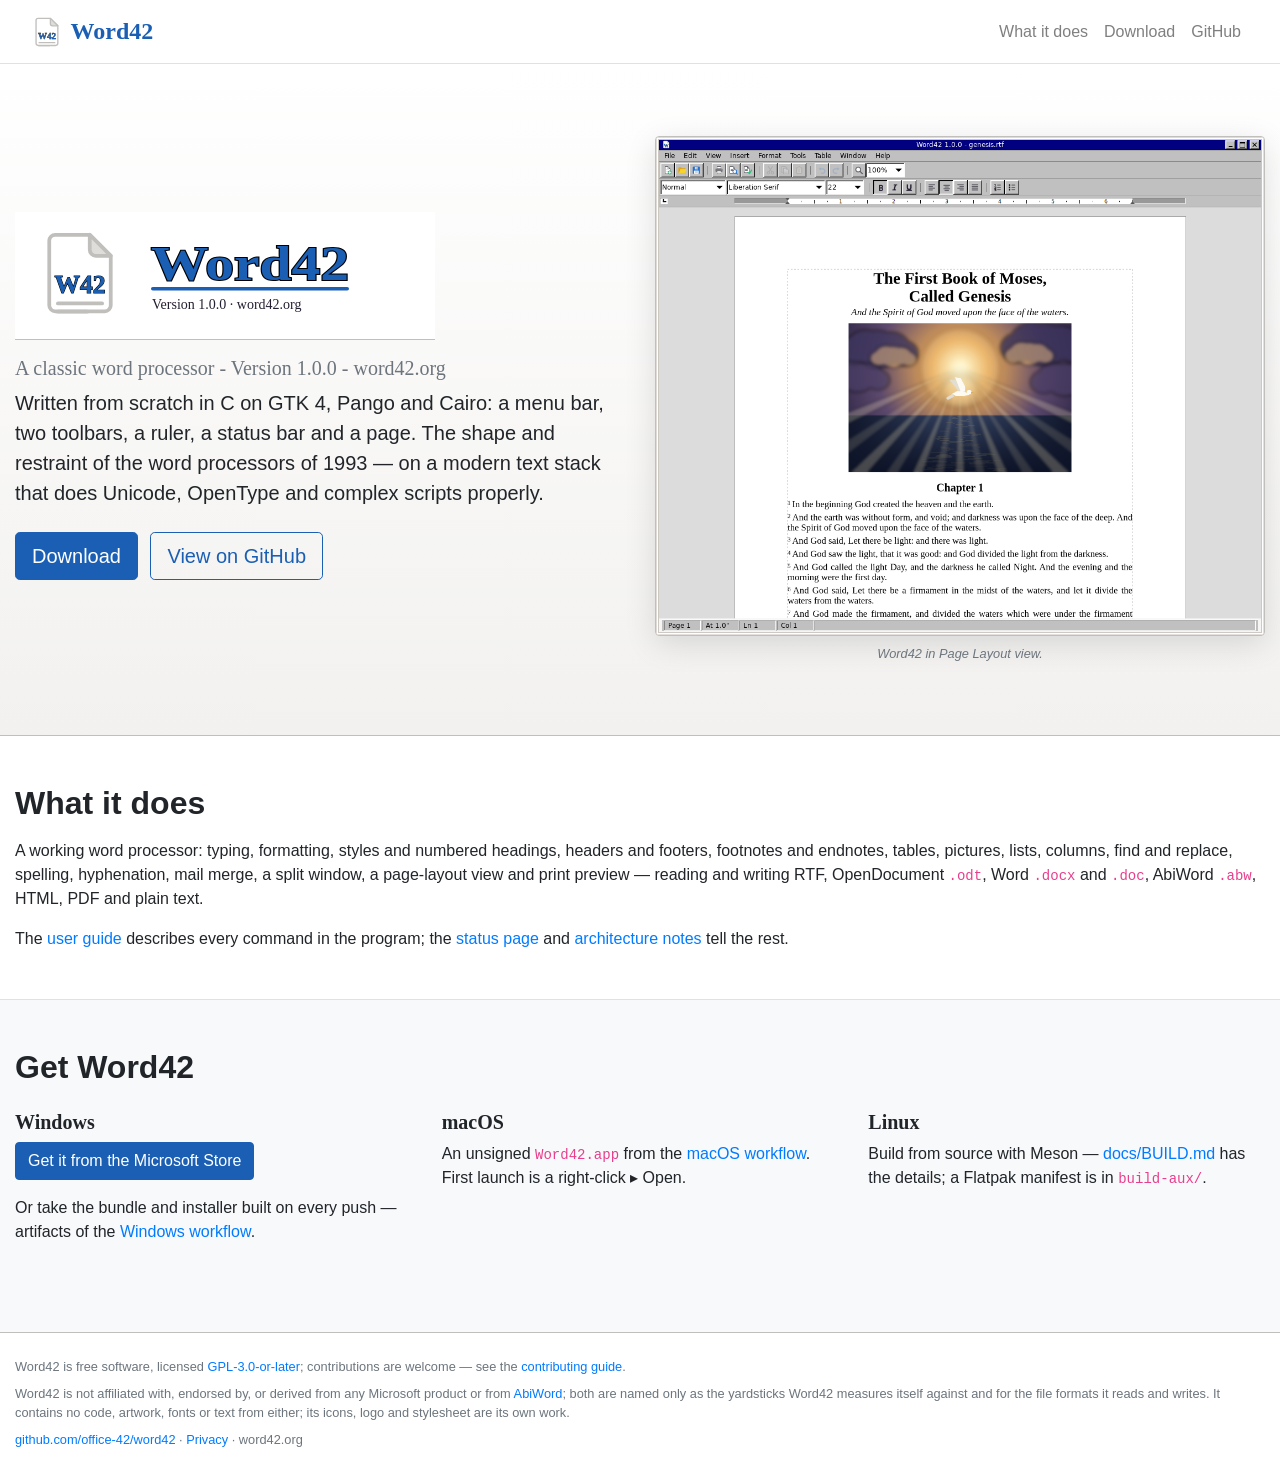
==== index.html @ 8d7179e8 "Windows downloads from the Microsoft Store The Windows card on the download section pointed only at " ====
<!DOCTYPE html>
<html lang="en">
<head>
<meta charset="utf-8">
<meta name="viewport" content="width=device-width, initial-scale=1, shrink-to-fit=no">
<title>Word42 — a classic word processor</title>
<meta name="description" content="Word42 is a classic word processor, written from scratch in C on GTK 4, Pango and Cairo: the shape and restraint of the word processors of 1993 on a modern text stack. Free software, GPL-3.0-or-later.">
<link rel="icon" type="image/svg+xml" href="images/icon.svg">
<link rel="stylesheet" href="https://cdn.jsdelivr.net/npm/bootstrap@4.6.2/dist/css/bootstrap.min.css">
<style>
  :root {
    --w42-blue: #1a5fb4;
    --w42-rule: #c0bfbc;
  }
  @media (min-width: 1200px) {
    .container { max-width: 1320px; }
  }
  .font-serif {
    font-family: 'Times New Roman', 'Liberation Serif', Tinos, Times, serif;
  }
  .text-w42 { color: var(--w42-blue) !important; }
  .btn-w42 {
    background-color: var(--w42-blue);
    border-color: var(--w42-blue);
    color: #fff;
  }
  .btn-w42:hover, .btn-w42:focus {
    background-color: #164f96;
    border-color: #164f96;
    color: #fff;
  }
  .btn-outline-w42 {
    border-color: var(--w42-blue);
    color: var(--w42-blue);
  }
  .btn-outline-w42:hover, .btn-outline-w42:focus {
    background-color: var(--w42-blue);
    color: #fff;
  }
  .hero {
    background: linear-gradient(180deg, #ffffff 0%, #f2f1ef 100%);
    border-bottom: 1px solid var(--w42-rule);
  }
  .hero h1 { font-weight: 700; color: var(--w42-blue); }
  .screenshot {
    border: 1px solid var(--w42-rule);
    border-radius: .25rem;
    box-shadow: 0 .5rem 2rem rgba(0,0,0,.12);
  }
  h2 { font-weight: 700; }
  footer { border-top: 1px solid var(--w42-rule); }
</style>
</head>
<body>

<nav class="navbar navbar-expand-md navbar-light bg-white border-bottom sticky-top">
  <div class="container">
    <a class="navbar-brand font-serif font-weight-bold text-w42" href="#" style="font-size:1.5rem;">
      <img src="images/icon.svg" width="34" height="34" alt="" style="vertical-align:middle;">
      Word42
    </a>
    <button class="navbar-toggler" type="button" data-toggle="collapse" data-target="#navContent"
            aria-controls="navContent" aria-expanded="false" aria-label="Toggle navigation">
      <span class="navbar-toggler-icon"></span>
    </button>
    <div class="collapse navbar-collapse" id="navContent">
      <ul class="navbar-nav ml-auto">
        <li class="nav-item"><a class="nav-link" href="#about">What it does</a></li>
        <li class="nav-item"><a class="nav-link" href="#download">Download</a></li>
        <li class="nav-item"><a class="nav-link" href="https://github.com/office-42/word42">GitHub</a></li>
      </ul>
    </div>
  </div>
</nav>

<header class="hero py-5">
  <div class="container py-4">
    <div class="row align-items-center">
      <div class="col-lg-6 mb-4 mb-lg-0">
        <h1 class="mb-3">
          <img src="images/logo.svg" width="420" height="128" class="img-fluid"
               alt="The Word42 logo: a sheet of paper marked W42, beside the name in blue underlined serif">
        </h1>
        <p class="font-serif h5 text-muted">A classic word processor - Version 1.0.0 - word42.org</p>
        <p class="lead">Written from scratch in C on GTK&nbsp;4, Pango and Cairo: a menu bar, two
        toolbars, a ruler, a status bar and a page. The shape and restraint of the word
        processors of 1993 — on a modern text stack that does Unicode, OpenType and complex
        scripts properly.</p>
        <p class="mt-4 mb-0">
          <a class="btn btn-w42 btn-lg mr-2 mb-2" href="#download">Download</a>
          <a class="btn btn-outline-w42 btn-lg mb-2" href="https://github.com/office-42/word42">View on GitHub</a>
        </p>
      </div>
      <div class="col-lg-6">
        <img src="images/screenshot.png" class="img-fluid screenshot"
             alt="Word42 in Page Layout view: the opening of Genesis set as justified verses with superscript numbers under a centred title and a picture of light breaking over the waters, a dove descending">
        <p class="text-muted small text-center mt-2 mb-0"><em>Word42 in Page Layout view.</em></p>
      </div>
    </div>
  </div>
</header>

<section id="about" class="py-5">
  <div class="container">
    <h2 class="mb-3">What it does</h2>
    <p>A working word processor: typing, formatting, styles and numbered headings, headers and
    footers, footnotes and endnotes, tables, pictures, lists, columns, find and replace,
    spelling, hyphenation, mail merge, a split window, a page-layout view and print preview —
    reading and writing RTF, OpenDocument <code>.odt</code>, Word <code>.docx</code> and
    <code>.doc</code>, AbiWord <code>.abw</code>, HTML, PDF and plain text.</p>
    <p class="mb-0">The <a href="https://github.com/office-42/word42/blob/main/docs/GUIDE.md">user guide</a>
    describes every command in the program; the
    <a href="https://github.com/office-42/word42/blob/main/docs/STATUS.md">status page</a> and
    <a href="https://github.com/office-42/word42/blob/main/docs/ARCHITECTURE.md">architecture notes</a>
    tell the rest.</p>
  </div>
</section>

<section id="download" class="py-5 bg-light border-top">
  <div class="container">
    <h2 class="mb-4">Get Word42</h2>
    <div class="row">
      <div class="col-md-4 mb-4">
        <h5 class="font-serif font-weight-bold">Windows</h5>
        <p><a class="btn btn-w42" href="https://apps.microsoft.com/detail/9NKG7V7CRX06">Get it from the Microsoft&nbsp;Store</a></p>
        <p>Or take the bundle and installer built on every push — artifacts of the
        <a href="https://github.com/office-42/word42/actions/workflows/windows.yml">Windows workflow</a>.</p>
      </div>
      <div class="col-md-4 mb-4">
        <h5 class="font-serif font-weight-bold">macOS</h5>
        <p>An unsigned <code>Word42.app</code> from the
        <a href="https://github.com/office-42/word42/actions/workflows/macos.yml">macOS workflow</a>.
        First launch is a right-click&nbsp;▸&nbsp;Open.</p>
      </div>
      <div class="col-md-4 mb-4">
        <h5 class="font-serif font-weight-bold">Linux</h5>
        <p>Build from source with Meson —
        <a href="https://github.com/office-42/word42/blob/main/docs/BUILD.md">docs/BUILD.md</a>
        has the details; a Flatpak manifest is in <code>build-aux/</code>.</p>
      </div>
    </div>
  </div>
</section>

<footer class="py-4 bg-white">
  <div class="container">
    <p class="small text-muted mb-2">Word42 is free software, licensed
    <a href="https://github.com/office-42/word42/blob/main/LICENSE">GPL-3.0-or-later</a>;
    contributions are welcome — see the
    <a href="https://github.com/office-42/word42/blob/main/CONTRIBUTING.md">contributing guide</a>.</p>
    <p class="small text-muted mb-2">Word42 is not affiliated with, endorsed by, or derived from
    any Microsoft product or from <a href="https://github.com/AbiWord/abiword/">AbiWord</a>; both
    are named only as the yardsticks Word42 measures itself against and for the file formats it
    reads and writes. It contains no code, artwork, fonts or text from either; its icons, logo
    and stylesheet are its own work.</p>
    <p class="small text-muted mb-0">
      <a href="https://github.com/office-42/word42">github.com/office-42/word42</a> ·
      <a href="privacy">Privacy</a> · word42.org
    </p>
  </div>
</footer>

<script src="https://cdn.jsdelivr.net/npm/jquery@3.5.1/dist/jquery.slim.min.js"></script>
<script src="https://cdn.jsdelivr.net/npm/bootstrap@4.6.2/dist/js/bootstrap.bundle.min.js"></script>
</body>
</html>
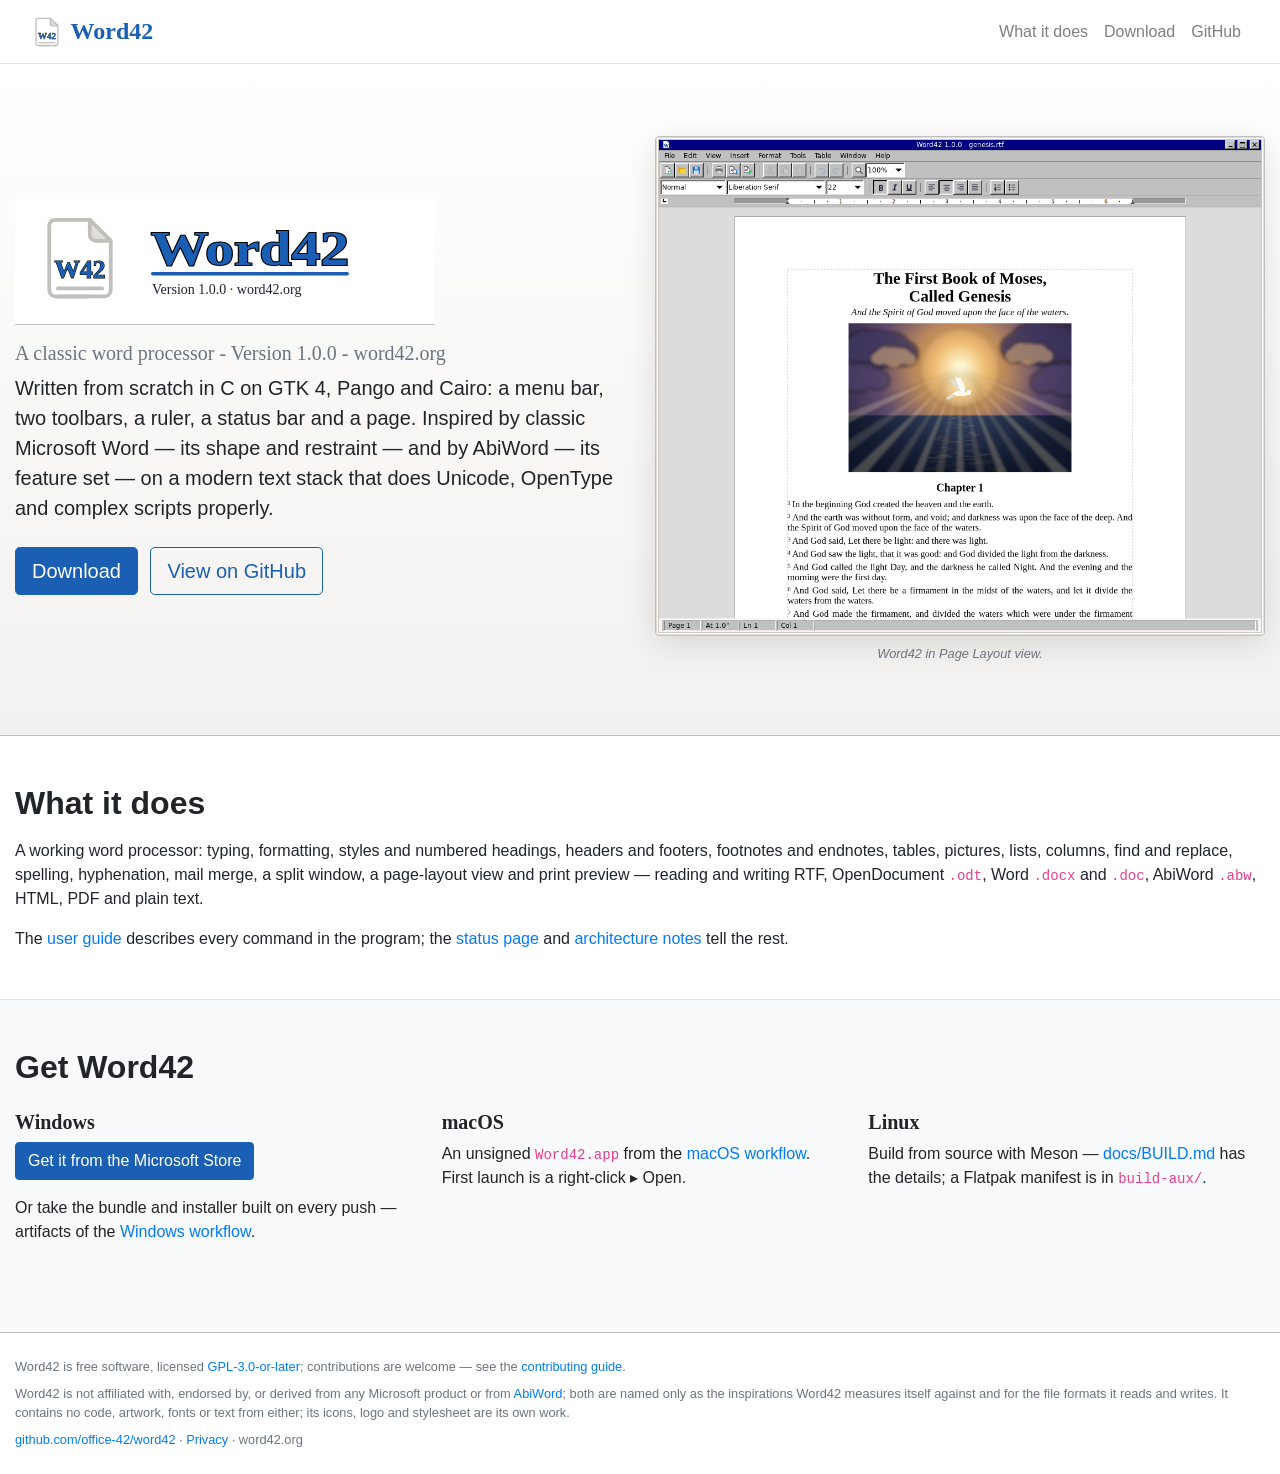
==== commit 56cf8a91: "Name Word and AbiWord as the inspirations, not the year The front page no longer dates the design to" ====
--- a/index.html
+++ b/index.html
@@ -4,7 +4,7 @@
 <meta charset="utf-8">
 <meta name="viewport" content="width=device-width, initial-scale=1, shrink-to-fit=no">
 <title>Word42 — a classic word processor</title>
-<meta name="description" content="Word42 is a classic word processor, written from scratch in C on GTK 4, Pango and Cairo: the shape and restraint of the word processors of 1993 on a modern text stack. Free software, GPL-3.0-or-later.">
+<meta name="description" content="Word42 is a classic word processor, written from scratch in C on GTK 4, Pango and Cairo: inspired by classic Microsoft Word and by AbiWord, on a modern text stack. Free software, GPL-3.0-or-later.">
 <link rel="icon" type="image/svg+xml" href="images/icon.svg">
 <link rel="stylesheet" href="https://cdn.jsdelivr.net/npm/bootstrap@4.6.2/dist/css/bootstrap.min.css">
 <style>
@@ -83,9 +83,9 @@
         </h1>
         <p class="font-serif h5 text-muted">A classic word processor - Version 1.0.0 - word42.org</p>
         <p class="lead">Written from scratch in C on GTK&nbsp;4, Pango and Cairo: a menu bar, two
-        toolbars, a ruler, a status bar and a page. The shape and restraint of the word
-        processors of 1993 — on a modern text stack that does Unicode, OpenType and complex
-        scripts properly.</p>
+        toolbars, a ruler, a status bar and a page. Inspired by classic Microsoft Word — its
+        shape and restraint — and by AbiWord — its feature set — on a modern text stack that
+        does Unicode, OpenType and complex scripts properly.</p>
         <p class="mt-4 mb-0">
           <a class="btn btn-w42 btn-lg mr-2 mb-2" href="#download">Download</a>
           <a class="btn btn-outline-w42 btn-lg mb-2" href="https://github.com/office-42/word42">View on GitHub</a>
@@ -150,7 +150,7 @@
     <a href="https://github.com/office-42/word42/blob/main/CONTRIBUTING.md">contributing guide</a>.</p>
     <p class="small text-muted mb-2">Word42 is not affiliated with, endorsed by, or derived from
     any Microsoft product or from <a href="https://github.com/AbiWord/abiword/">AbiWord</a>; both
-    are named only as the yardsticks Word42 measures itself against and for the file formats it
+    are named only as the inspirations Word42 measures itself against and for the file formats it
     reads and writes. It contains no code, artwork, fonts or text from either; its icons, logo
     and stylesheet are its own work.</p>
     <p class="small text-muted mb-0">
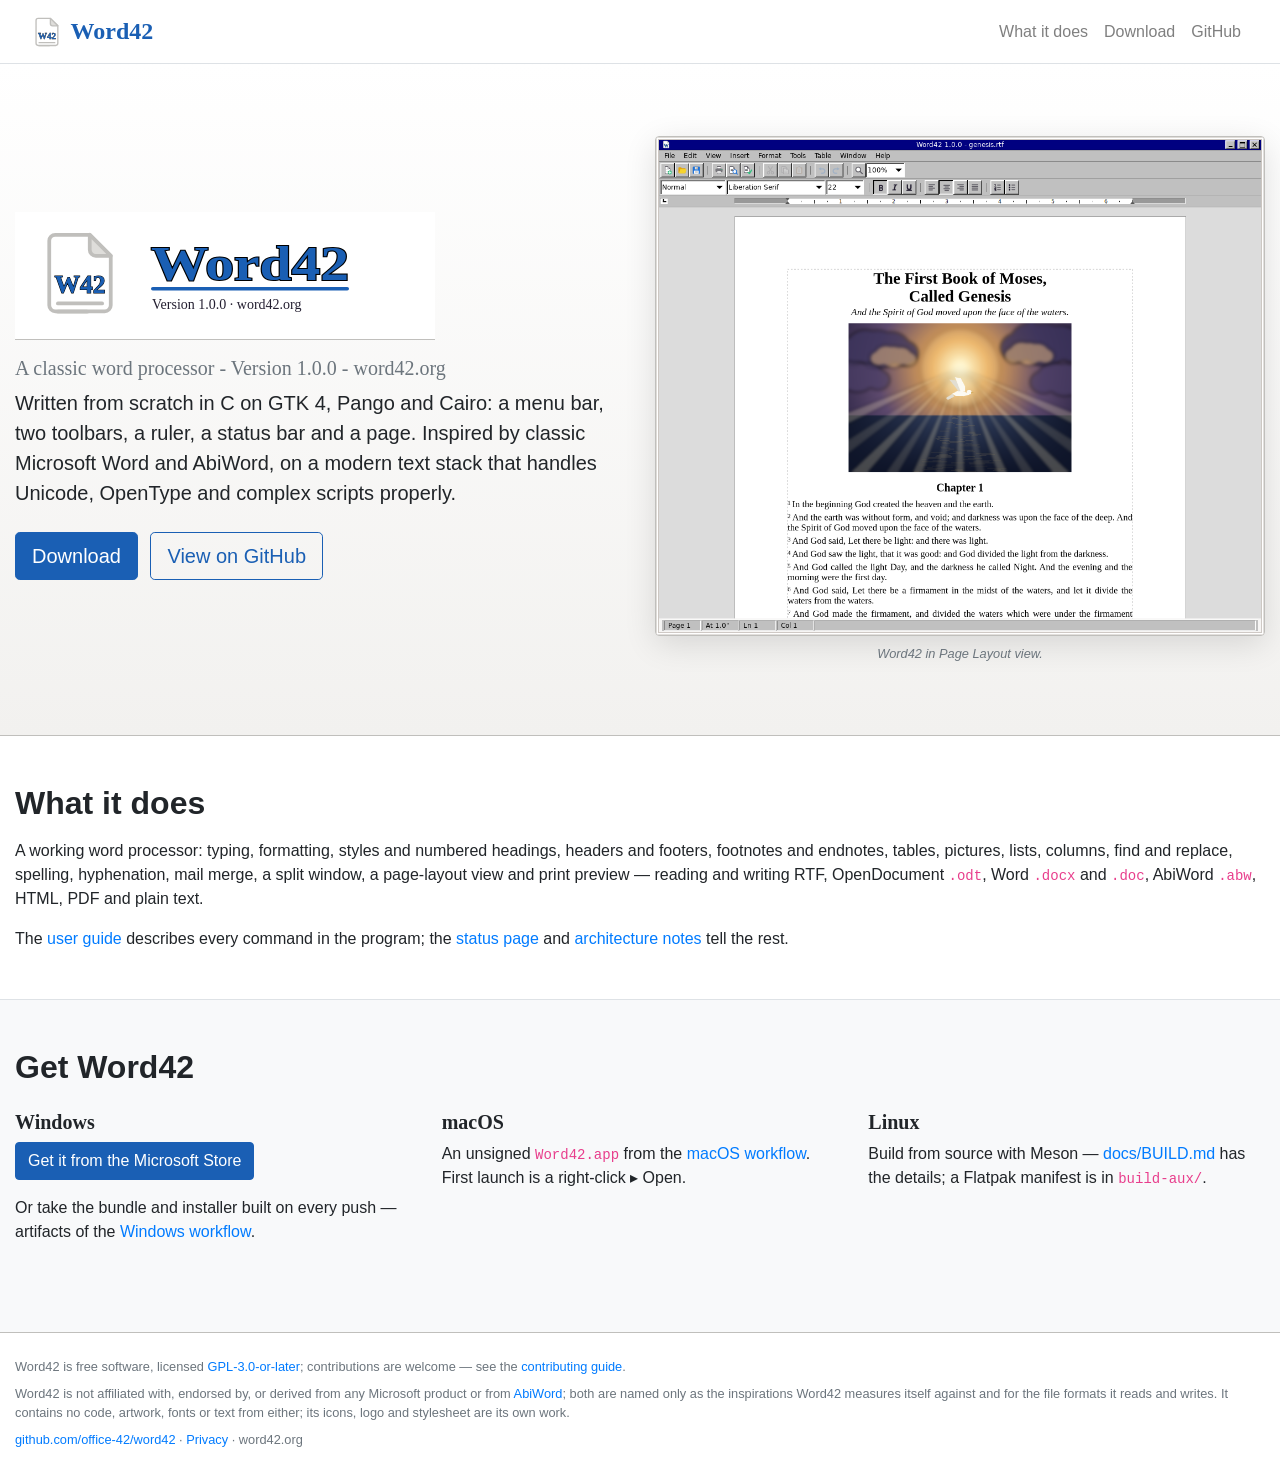
==== commit 00c8e189: "Tighten the hero line Co-Authored-By: Claude Fable 5 <noreply@anthropic.com> Claude-Session: https:/" ====
--- a/index.html
+++ b/index.html
@@ -83,9 +83,9 @@
         </h1>
         <p class="font-serif h5 text-muted">A classic word processor - Version 1.0.0 - word42.org</p>
         <p class="lead">Written from scratch in C on GTK&nbsp;4, Pango and Cairo: a menu bar, two
-        toolbars, a ruler, a status bar and a page. Inspired by classic Microsoft Word — its
-        shape and restraint — and by AbiWord — its feature set — on a modern text stack that
-        does Unicode, OpenType and complex scripts properly.</p>
+        toolbars, a ruler, a status bar and a page. Inspired by classic Microsoft Word and
+        AbiWord, on a modern text stack that handles Unicode, OpenType and complex scripts
+        properly.</p>
         <p class="mt-4 mb-0">
           <a class="btn btn-w42 btn-lg mr-2 mb-2" href="#download">Download</a>
           <a class="btn btn-outline-w42 btn-lg mb-2" href="https://github.com/office-42/word42">View on GitHub</a>
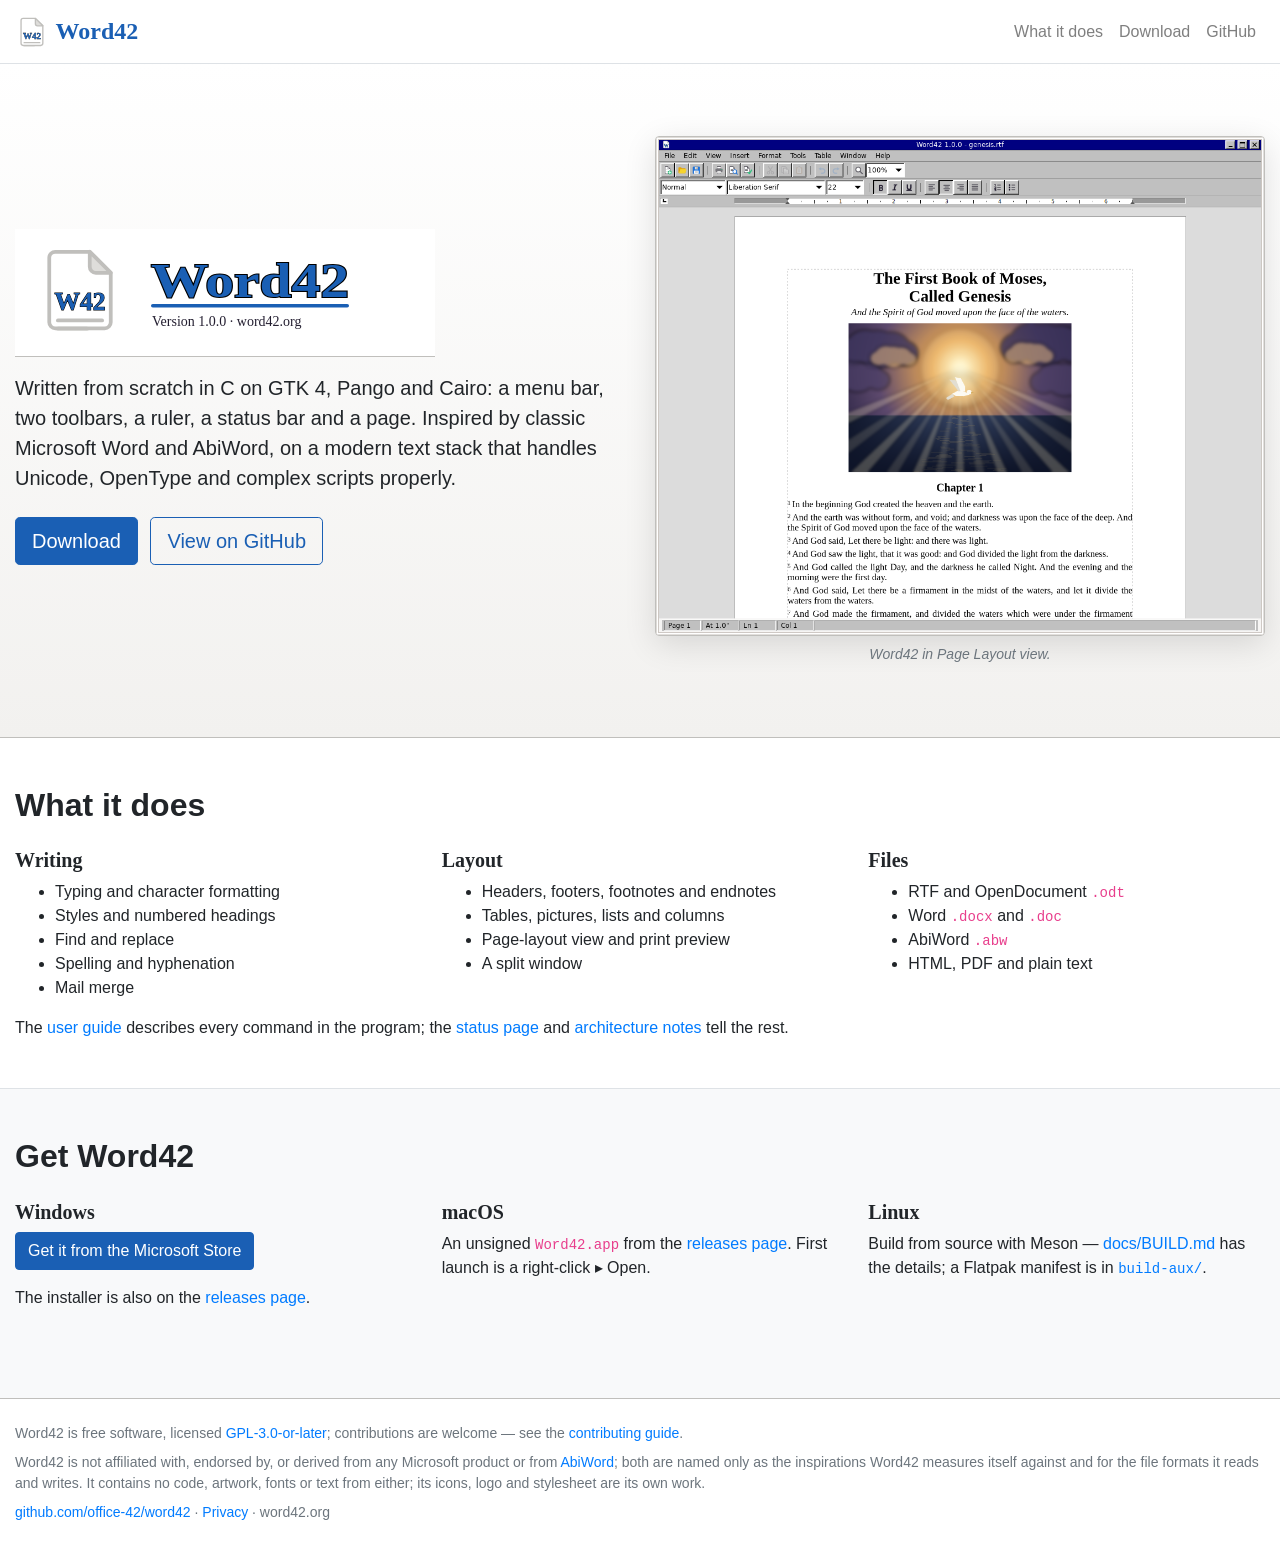
==== commit 9bc89a9b: "Make the site self-contained and easier to scan Bootstrap's stylesheet is served from word42.org its" ====
--- a/index.html
+++ b/index.html
@@ -5,8 +5,17 @@
 <meta name="viewport" content="width=device-width, initial-scale=1, shrink-to-fit=no">
 <title>Word42 — a classic word processor</title>
 <meta name="description" content="Word42 is a classic word processor, written from scratch in C on GTK 4, Pango and Cairo: inspired by classic Microsoft Word and by AbiWord, on a modern text stack. Free software, GPL-3.0-or-later.">
+<link rel="canonical" href="https://word42.org/">
+<meta property="og:type" content="website">
+<meta property="og:title" content="Word42 — a classic word processor">
+<meta property="og:description" content="Word42 is a classic word processor, written from scratch in C on GTK 4, Pango and Cairo: inspired by classic Microsoft Word and by AbiWord, on a modern text stack. Free software, GPL-3.0-or-later.">
+<meta property="og:url" content="https://word42.org/">
+<meta property="og:image" content="https://word42.org/images/screenshot.png">
+<meta name="twitter:card" content="summary_large_image">
+<meta name="theme-color" content="#1a5fb4">
 <link rel="icon" type="image/svg+xml" href="images/icon.svg">
-<link rel="stylesheet" href="https://cdn.jsdelivr.net/npm/bootstrap@4.6.2/dist/css/bootstrap.min.css">
+<link rel="apple-touch-icon" href="images/icon-180.png">
+<link rel="stylesheet" href="css/bootstrap.min.css">
 <style>
   :root {
     --w42-blue: #1a5fb4;
@@ -37,6 +46,11 @@
     background-color: var(--w42-blue);
     color: #fff;
   }
+  .navbar-brand { font-size: 1.5rem; }
+  .navbar .nav-link { white-space: nowrap; }
+  @media (max-width: 480px) {
+    .brand-name { display: none; }
+  }
   .hero {
     background: linear-gradient(180deg, #ffffff 0%, #f2f1ef 100%);
     border-bottom: 1px solid var(--w42-rule);
@@ -46,6 +60,7 @@
     border: 1px solid var(--w42-rule);
     border-radius: .25rem;
     box-shadow: 0 .5rem 2rem rgba(0,0,0,.12);
+    height: auto;
   }
   h2 { font-weight: 700; }
   footer { border-top: 1px solid var(--w42-rule); }
@@ -53,23 +68,17 @@
 </head>
 <body>
 
-<nav class="navbar navbar-expand-md navbar-light bg-white border-bottom sticky-top">
+<nav class="navbar navbar-expand navbar-light bg-white border-bottom sticky-top">
   <div class="container">
-    <a class="navbar-brand font-serif font-weight-bold text-w42" href="#" style="font-size:1.5rem;">
-      <img src="images/icon.svg" width="34" height="34" alt="" style="vertical-align:middle;">
-      Word42
+    <a class="navbar-brand font-serif font-weight-bold text-w42" href="./">
+      <img src="images/icon.svg" width="34" height="34" alt="Word42" style="vertical-align:middle;">
+      <span class="brand-name">Word42</span>
     </a>
-    <button class="navbar-toggler" type="button" data-toggle="collapse" data-target="#navContent"
-            aria-controls="navContent" aria-expanded="false" aria-label="Toggle navigation">
-      <span class="navbar-toggler-icon"></span>
-    </button>
-    <div class="collapse navbar-collapse" id="navContent">
-      <ul class="navbar-nav ml-auto">
-        <li class="nav-item"><a class="nav-link" href="#about">What it does</a></li>
-        <li class="nav-item"><a class="nav-link" href="#download">Download</a></li>
-        <li class="nav-item"><a class="nav-link" href="https://github.com/office-42/word42">GitHub</a></li>
-      </ul>
-    </div>
+    <ul class="navbar-nav ml-auto">
+      <li class="nav-item"><a class="nav-link" href="#about">What it does</a></li>
+      <li class="nav-item"><a class="nav-link" href="#download">Download</a></li>
+      <li class="nav-item"><a class="nav-link" href="https://github.com/office-42/word42">GitHub</a></li>
+    </ul>
   </div>
 </nav>
 
@@ -81,7 +90,6 @@
           <img src="images/logo.svg" width="420" height="128" class="img-fluid"
                alt="The Word42 logo: a sheet of paper marked W42, beside the name in blue underlined serif">
         </h1>
-        <p class="font-serif h5 text-muted">A classic word processor - Version 1.0.0 - word42.org</p>
         <p class="lead">Written from scratch in C on GTK&nbsp;4, Pango and Cairo: a menu bar, two
         toolbars, a ruler, a status bar and a page. Inspired by classic Microsoft Word and
         AbiWord, on a modern text stack that handles Unicode, OpenType and complex scripts
@@ -92,7 +100,7 @@
         </p>
       </div>
       <div class="col-lg-6">
-        <img src="images/screenshot.png" class="img-fluid screenshot"
+        <img src="images/screenshot.png" width="1100" height="900" class="img-fluid screenshot"
              alt="Word42 in Page Layout view: the opening of Genesis set as justified verses with superscript numbers under a centred title and a picture of light breaking over the waters, a dove descending">
         <p class="text-muted small text-center mt-2 mb-0"><em>Word42 in Page Layout view.</em></p>
       </div>
@@ -102,12 +110,37 @@
 
 <section id="about" class="py-5">
   <div class="container">
-    <h2 class="mb-3">What it does</h2>
-    <p>A working word processor: typing, formatting, styles and numbered headings, headers and
-    footers, footnotes and endnotes, tables, pictures, lists, columns, find and replace,
-    spelling, hyphenation, mail merge, a split window, a page-layout view and print preview —
-    reading and writing RTF, OpenDocument <code>.odt</code>, Word <code>.docx</code> and
-    <code>.doc</code>, AbiWord <code>.abw</code>, HTML, PDF and plain text.</p>
+    <h2 class="mb-4">What it does</h2>
+    <div class="row">
+      <div class="col-md-4 mb-3">
+        <h3 class="h5 font-serif font-weight-bold">Writing</h3>
+        <ul class="mb-0">
+          <li>Typing and character formatting</li>
+          <li>Styles and numbered headings</li>
+          <li>Find and replace</li>
+          <li>Spelling and hyphenation</li>
+          <li>Mail merge</li>
+        </ul>
+      </div>
+      <div class="col-md-4 mb-3">
+        <h3 class="h5 font-serif font-weight-bold">Layout</h3>
+        <ul class="mb-0">
+          <li>Headers, footers, footnotes and endnotes</li>
+          <li>Tables, pictures, lists and columns</li>
+          <li>Page-layout view and print preview</li>
+          <li>A split window</li>
+        </ul>
+      </div>
+      <div class="col-md-4 mb-3">
+        <h3 class="h5 font-serif font-weight-bold">Files</h3>
+        <ul class="mb-0">
+          <li>RTF and OpenDocument <code>.odt</code></li>
+          <li>Word <code>.docx</code> and <code>.doc</code></li>
+          <li>AbiWord <code>.abw</code></li>
+          <li>HTML, PDF and plain text</li>
+        </ul>
+      </div>
+    </div>
     <p class="mb-0">The <a href="https://github.com/office-42/word42/blob/main/docs/GUIDE.md">user guide</a>
     describes every command in the program; the
     <a href="https://github.com/office-42/word42/blob/main/docs/STATUS.md">status page</a> and
@@ -121,22 +154,23 @@
     <h2 class="mb-4">Get Word42</h2>
     <div class="row">
       <div class="col-md-4 mb-4">
-        <h5 class="font-serif font-weight-bold">Windows</h5>
+        <h3 class="h5 font-serif font-weight-bold">Windows</h3>
         <p><a class="btn btn-w42" href="https://apps.microsoft.com/detail/9NKG7V7CRX06">Get it from the Microsoft&nbsp;Store</a></p>
-        <p>Or take the bundle and installer built on every push — artifacts of the
-        <a href="https://github.com/office-42/word42/actions/workflows/windows.yml">Windows workflow</a>.</p>
+        <p>The installer is also on the
+        <a href="https://github.com/office-42/word42/releases">releases page</a>.</p>
       </div>
       <div class="col-md-4 mb-4">
-        <h5 class="font-serif font-weight-bold">macOS</h5>
+        <h3 class="h5 font-serif font-weight-bold">macOS</h3>
         <p>An unsigned <code>Word42.app</code> from the
-        <a href="https://github.com/office-42/word42/actions/workflows/macos.yml">macOS workflow</a>.
+        <a href="https://github.com/office-42/word42/releases">releases page</a>.
         First launch is a right-click&nbsp;▸&nbsp;Open.</p>
       </div>
       <div class="col-md-4 mb-4">
-        <h5 class="font-serif font-weight-bold">Linux</h5>
+        <h3 class="h5 font-serif font-weight-bold">Linux</h3>
         <p>Build from source with Meson —
         <a href="https://github.com/office-42/word42/blob/main/docs/BUILD.md">docs/BUILD.md</a>
-        has the details; a Flatpak manifest is in <code>build-aux/</code>.</p>
+        has the details; a Flatpak manifest is in
+        <a href="https://github.com/office-42/word42/tree/main/build-aux"><code>build-aux/</code></a>.</p>
       </div>
     </div>
   </div>
@@ -160,7 +194,5 @@
   </div>
 </footer>
 
-<script src="https://cdn.jsdelivr.net/npm/jquery@3.5.1/dist/jquery.slim.min.js"></script>
-<script src="https://cdn.jsdelivr.net/npm/bootstrap@4.6.2/dist/js/bootstrap.bundle.min.js"></script>
 </body>
 </html>
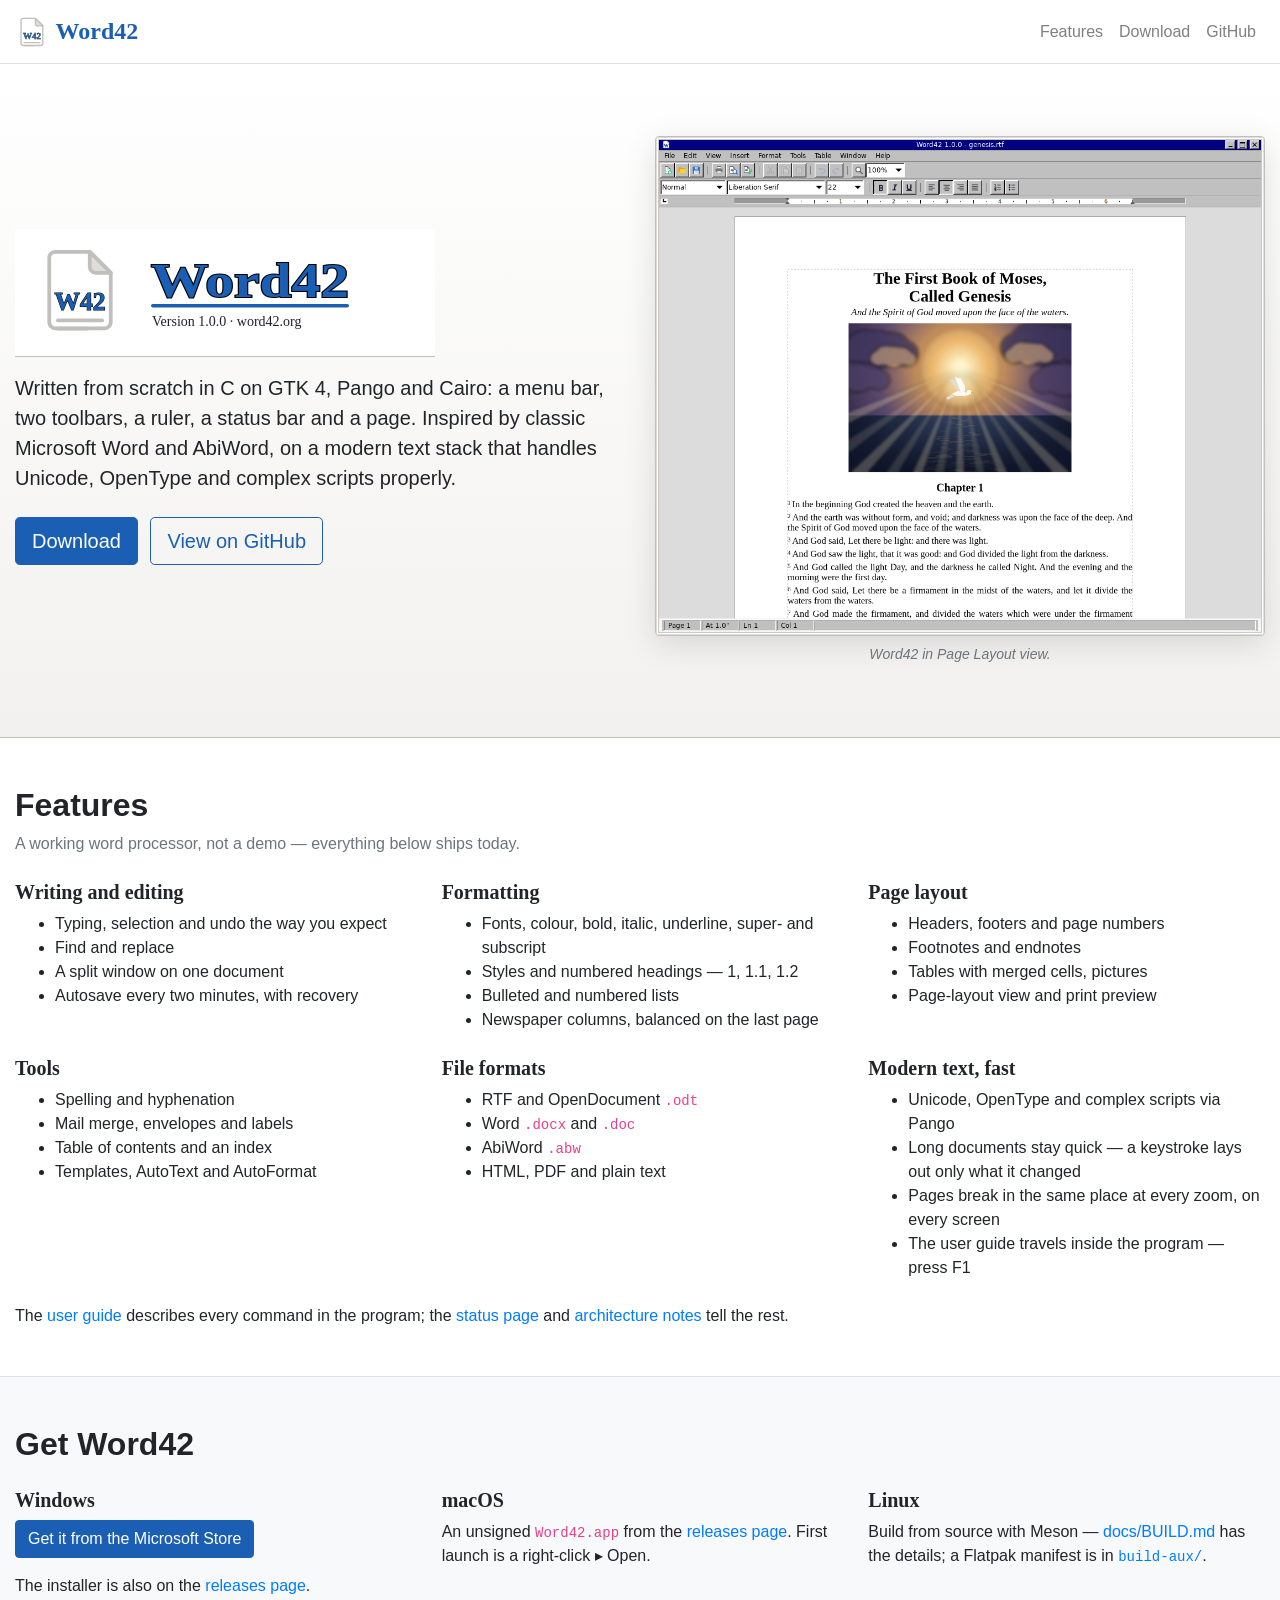
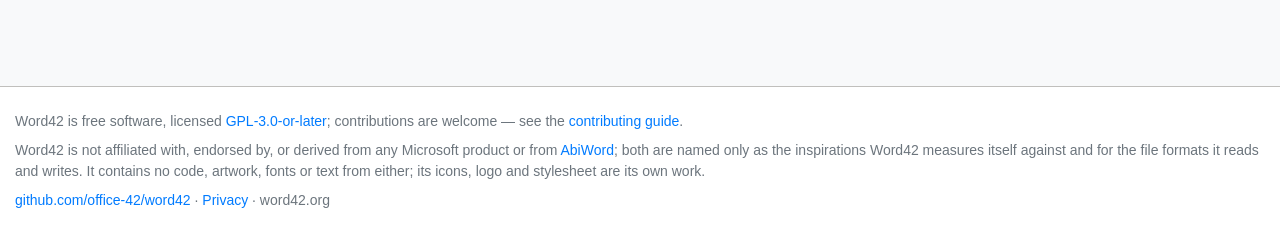
==== commit 7f2b6f59: "Call the feature section Features and say more in it "What it does" becomes "Features", in the secti" ====
--- a/index.html
+++ b/index.html
@@ -75,7 +75,7 @@
       <span class="brand-name">Word42</span>
     </a>
     <ul class="navbar-nav ml-auto">
-      <li class="nav-item"><a class="nav-link" href="#about">What it does</a></li>
+      <li class="nav-item"><a class="nav-link" href="#features">Features</a></li>
       <li class="nav-item"><a class="nav-link" href="#download">Download</a></li>
       <li class="nav-item"><a class="nav-link" href="https://github.com/office-42/word42">GitHub</a></li>
     </ul>
@@ -108,36 +108,63 @@
   </div>
 </header>
 
-<section id="about" class="py-5">
-  <div class="container">
-    <h2 class="mb-4">What it does</h2>
+<section id="features" class="py-5">
+  <div class="container">
+    <h2 class="mb-2">Features</h2>
+    <p class="text-muted mb-4">A working word processor, not a demo — everything below ships today.</p>
     <div class="row">
-      <div class="col-md-4 mb-3">
-        <h3 class="h5 font-serif font-weight-bold">Writing</h3>
-        <ul class="mb-0">
-          <li>Typing and character formatting</li>
-          <li>Styles and numbered headings</li>
+      <div class="col-md-6 col-lg-4 mb-4">
+        <h3 class="h5 font-serif font-weight-bold">Writing and editing</h3>
+        <ul class="mb-0">
+          <li>Typing, selection and undo the way you expect</li>
           <li>Find and replace</li>
+          <li>A split window on one document</li>
+          <li>Autosave every two minutes, with recovery</li>
+        </ul>
+      </div>
+      <div class="col-md-6 col-lg-4 mb-4">
+        <h3 class="h5 font-serif font-weight-bold">Formatting</h3>
+        <ul class="mb-0">
+          <li>Fonts, colour, bold, italic, underline, super- and subscript</li>
+          <li>Styles and numbered headings — 1, 1.1, 1.2</li>
+          <li>Bulleted and numbered lists</li>
+          <li>Newspaper columns, balanced on the last page</li>
+        </ul>
+      </div>
+      <div class="col-md-6 col-lg-4 mb-4">
+        <h3 class="h5 font-serif font-weight-bold">Page layout</h3>
+        <ul class="mb-0">
+          <li>Headers, footers and page numbers</li>
+          <li>Footnotes and endnotes</li>
+          <li>Tables with merged cells, pictures</li>
+          <li>Page-layout view and print preview</li>
+        </ul>
+      </div>
+      <div class="col-md-6 col-lg-4 mb-4">
+        <h3 class="h5 font-serif font-weight-bold">Tools</h3>
+        <ul class="mb-0">
           <li>Spelling and hyphenation</li>
-          <li>Mail merge</li>
-        </ul>
-      </div>
-      <div class="col-md-4 mb-3">
-        <h3 class="h5 font-serif font-weight-bold">Layout</h3>
-        <ul class="mb-0">
-          <li>Headers, footers, footnotes and endnotes</li>
-          <li>Tables, pictures, lists and columns</li>
-          <li>Page-layout view and print preview</li>
-          <li>A split window</li>
-        </ul>
-      </div>
-      <div class="col-md-4 mb-3">
-        <h3 class="h5 font-serif font-weight-bold">Files</h3>
+          <li>Mail merge, envelopes and labels</li>
+          <li>Table of contents and an index</li>
+          <li>Templates, AutoText and AutoFormat</li>
+        </ul>
+      </div>
+      <div class="col-md-6 col-lg-4 mb-4">
+        <h3 class="h5 font-serif font-weight-bold">File formats</h3>
         <ul class="mb-0">
           <li>RTF and OpenDocument <code>.odt</code></li>
           <li>Word <code>.docx</code> and <code>.doc</code></li>
           <li>AbiWord <code>.abw</code></li>
           <li>HTML, PDF and plain text</li>
+        </ul>
+      </div>
+      <div class="col-md-6 col-lg-4 mb-4">
+        <h3 class="h5 font-serif font-weight-bold">Modern text, fast</h3>
+        <ul class="mb-0">
+          <li>Unicode, OpenType and complex scripts via Pango</li>
+          <li>Long documents stay quick — a keystroke lays out only what it changed</li>
+          <li>Pages break in the same place at every zoom, on every screen</li>
+          <li>The user guide travels inside the program — press F1</li>
         </ul>
       </div>
     </div>
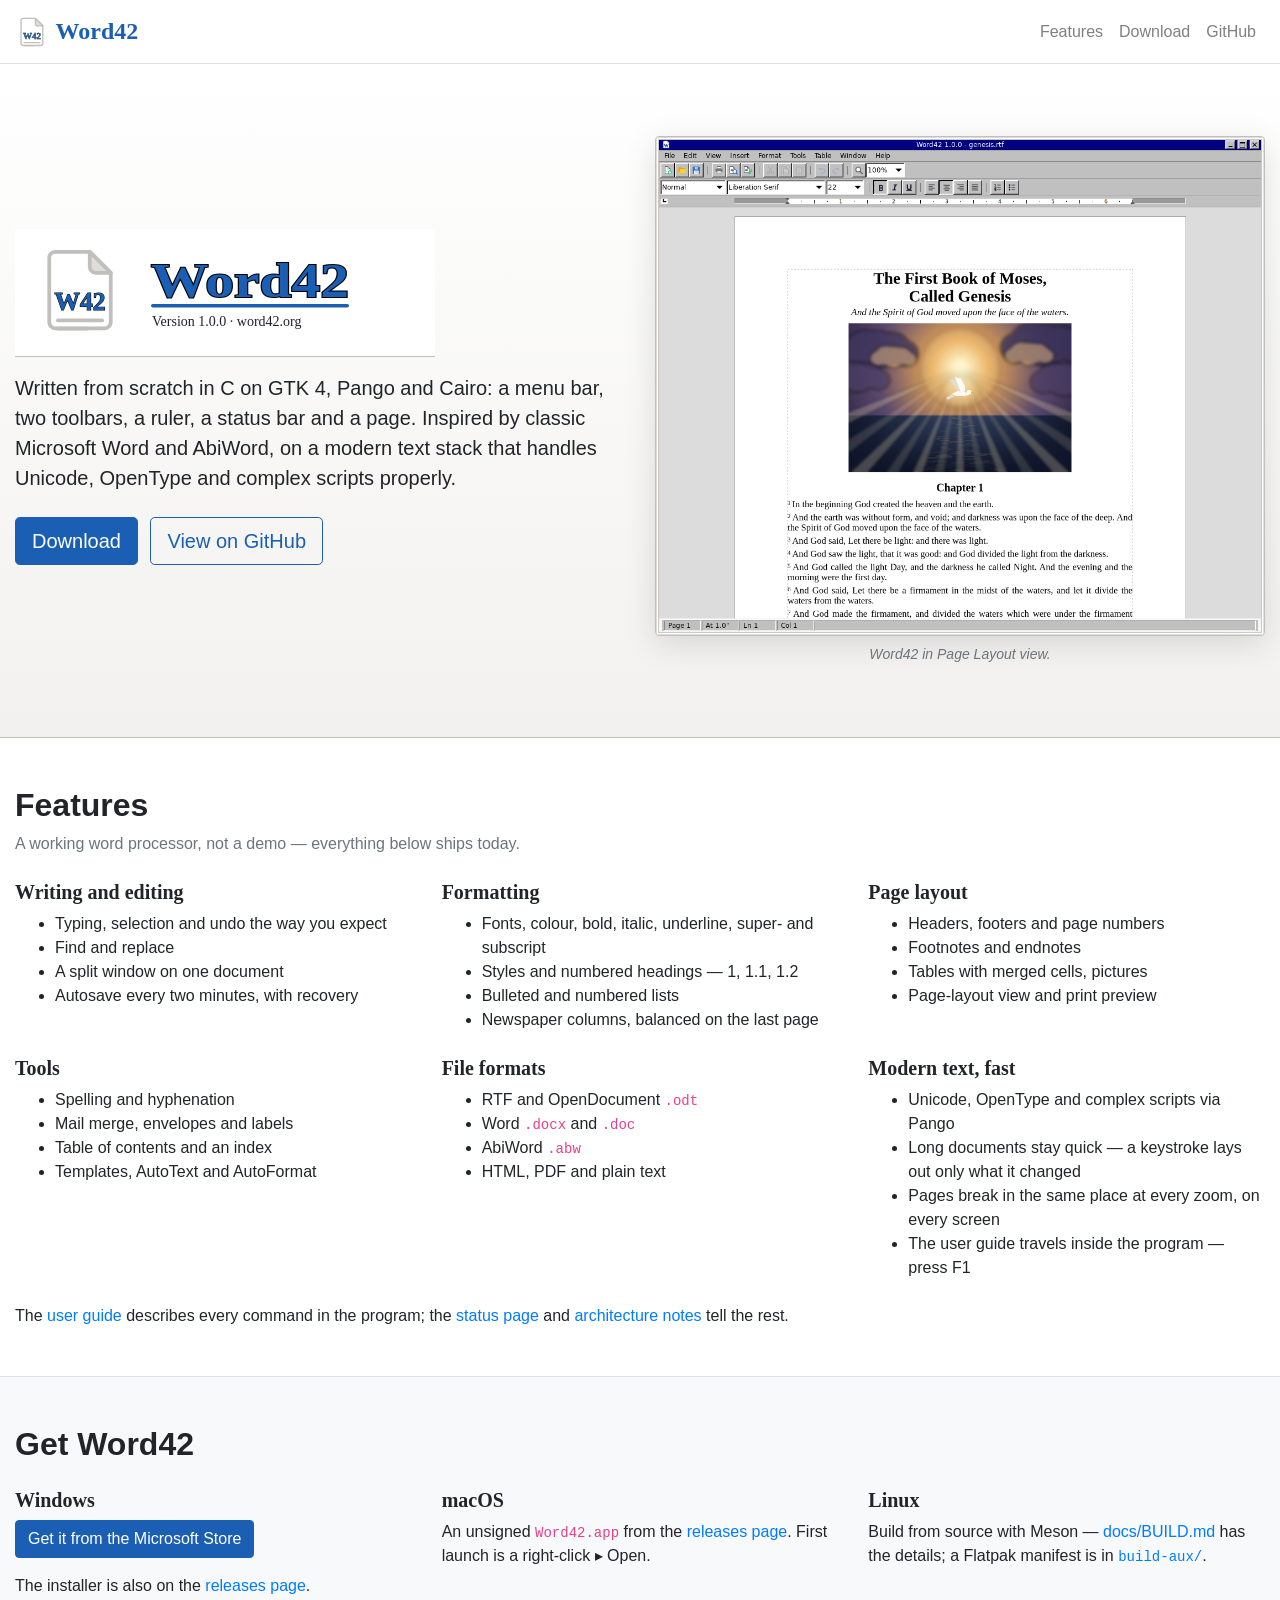
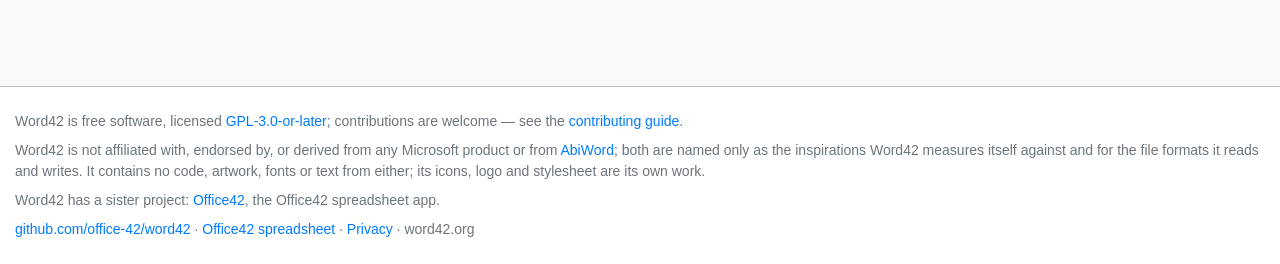
==== commit 68060999: "Link to Office42, the spreadsheet app Co-Authored-By: Claude Fable 5.1 <noreply@anthropic.com> Claud" ====
--- a/index.html
+++ b/index.html
@@ -214,8 +214,11 @@
     are named only as the inspirations Word42 measures itself against and for the file formats it
     reads and writes. It contains no code, artwork, fonts or text from either; its icons, logo
     and stylesheet are its own work.</p>
+    <p class="small text-muted mb-2">Word42 has a sister project:
+    <a href="https://office42.net/">Office42</a>, the Office42 spreadsheet app.</p>
     <p class="small text-muted mb-0">
       <a href="https://github.com/office-42/word42">github.com/office-42/word42</a> ·
+      <a href="https://office42.net/">Office42 spreadsheet</a> ·
       <a href="privacy">Privacy</a> · word42.org
     </p>
   </div>
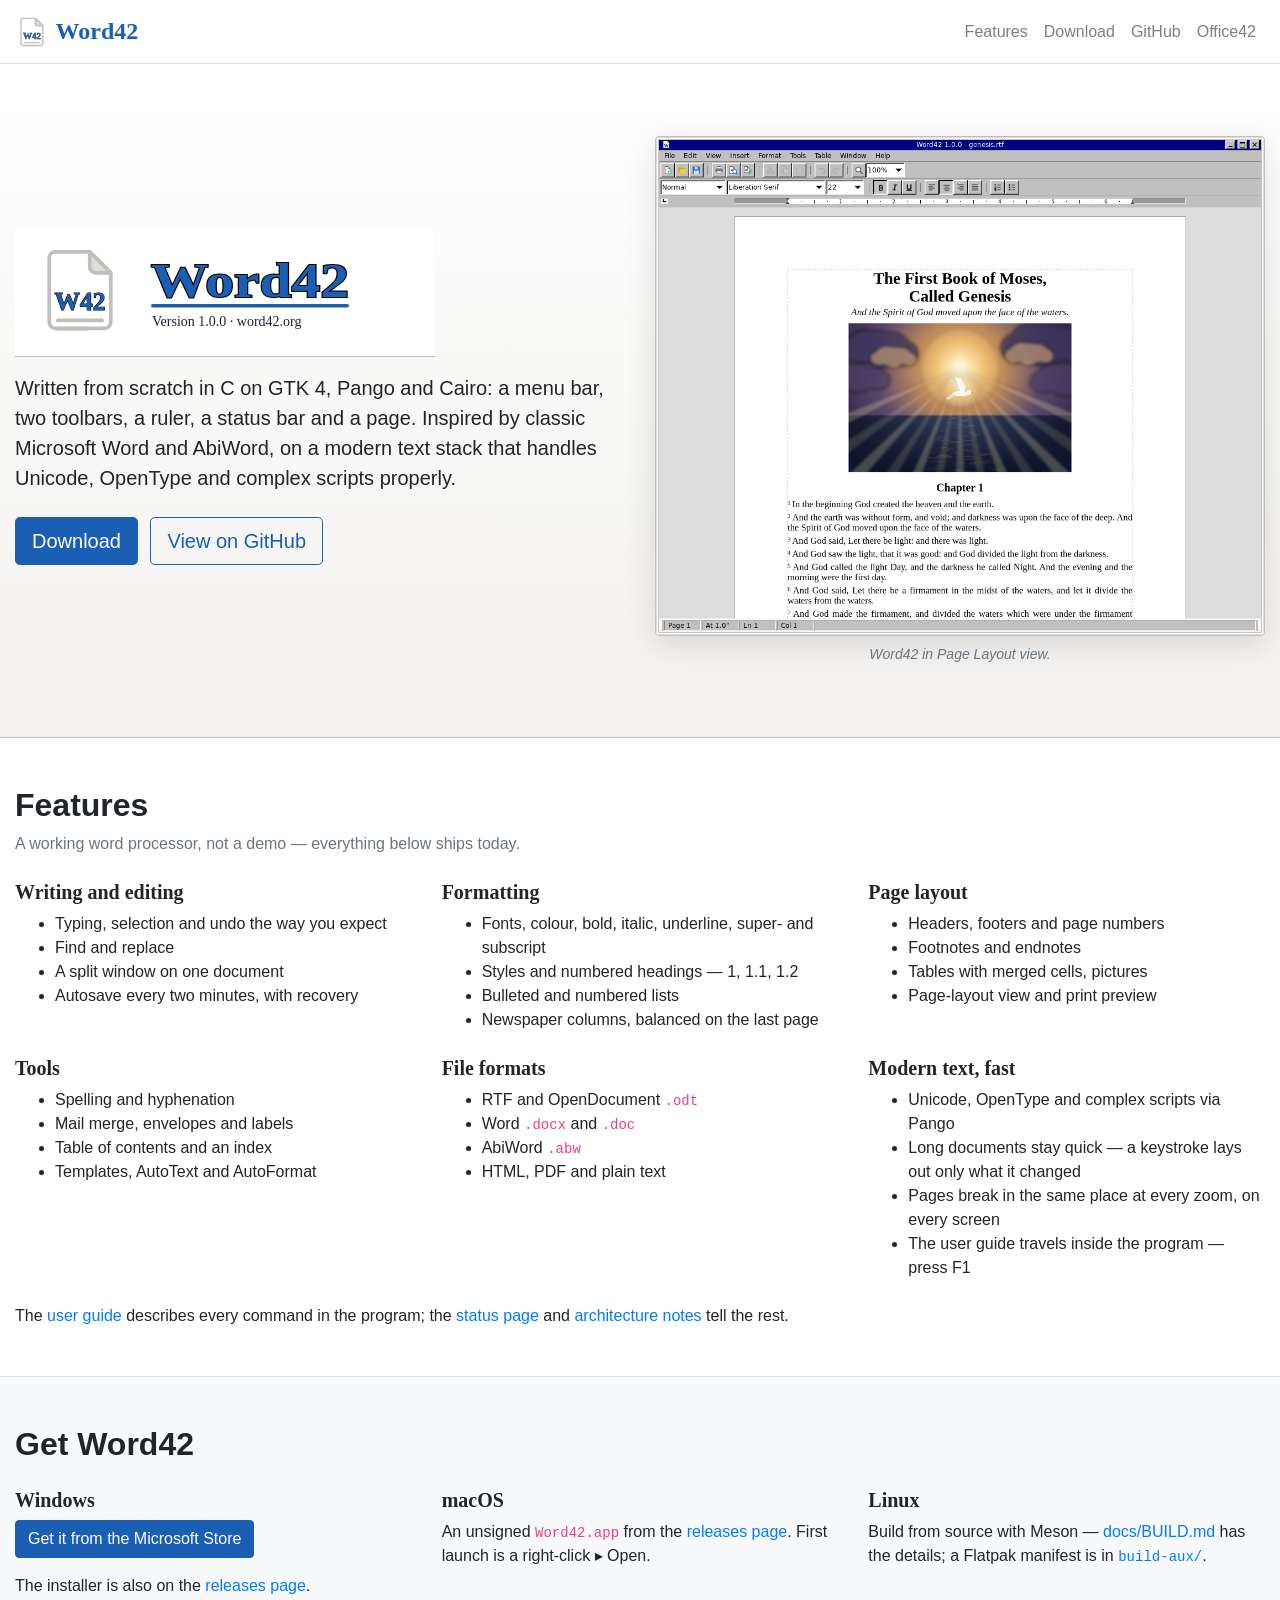
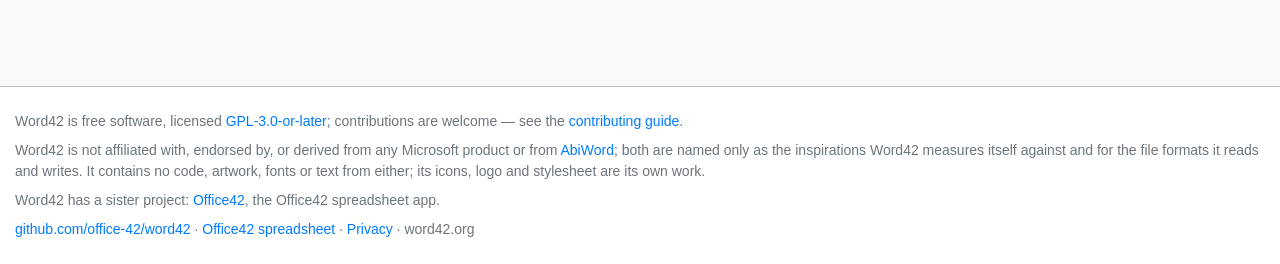
==== commit 83505354: "Put Office42 in the navigation bar Co-Authored-By: Claude Fable 5.1 <noreply@anthropic.com> Claude-S" ====
--- a/index.html
+++ b/index.html
@@ -78,6 +78,7 @@
       <li class="nav-item"><a class="nav-link" href="#features">Features</a></li>
       <li class="nav-item"><a class="nav-link" href="#download">Download</a></li>
       <li class="nav-item"><a class="nav-link" href="https://github.com/office-42/word42">GitHub</a></li>
+      <li class="nav-item"><a class="nav-link" href="https://office42.net/">Office42</a></li>
     </ul>
   </div>
 </nav>
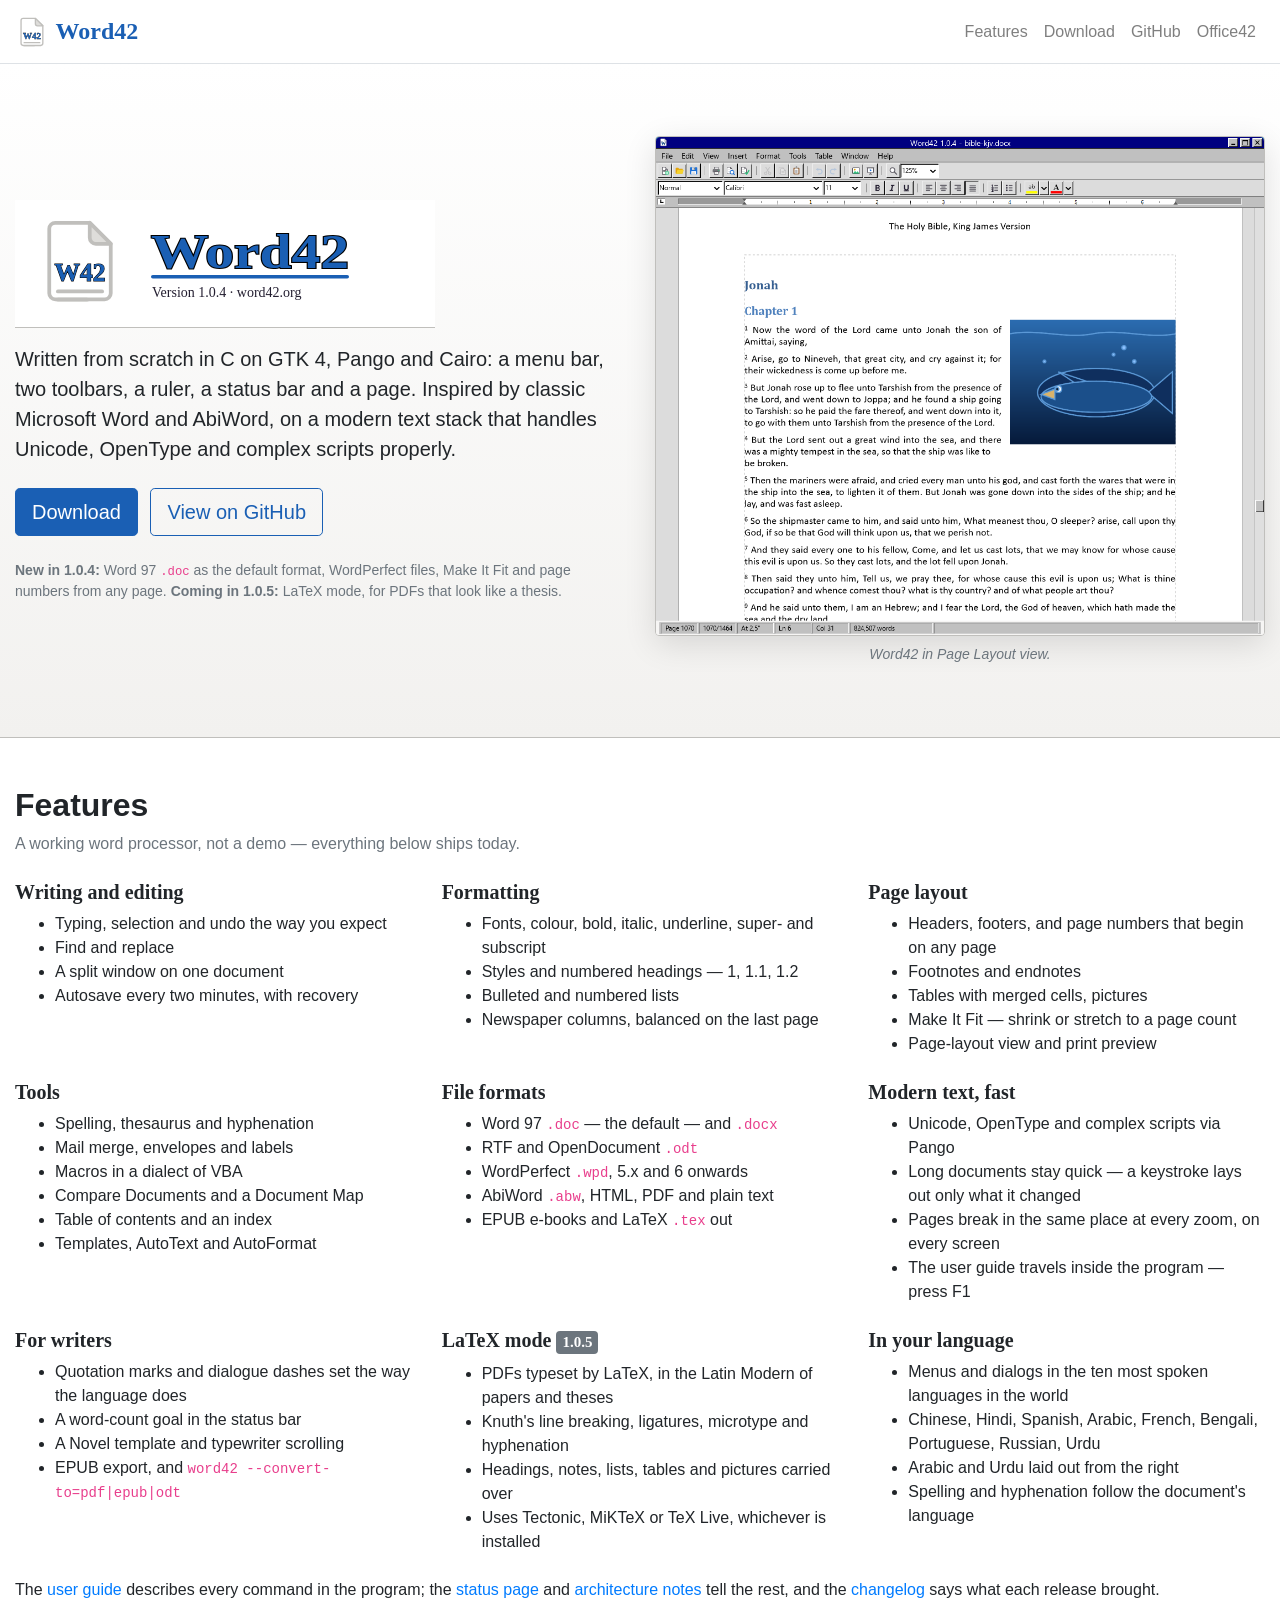
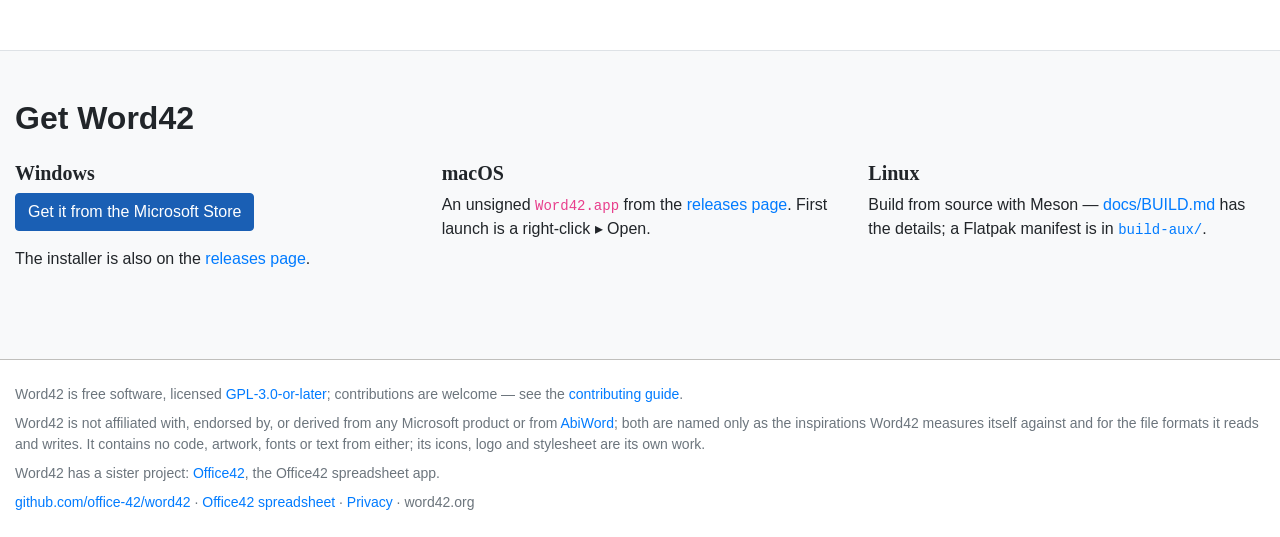
==== commit 5c3ff9b8: "Bring the site up to 1.0.4, and announce LaTeX mode The features now name the .doc default, WordPerf" ====
--- a/index.html
+++ b/index.html
@@ -99,10 +99,13 @@
           <a class="btn btn-w42 btn-lg mr-2 mb-2" href="#download">Download</a>
           <a class="btn btn-outline-w42 btn-lg mb-2" href="https://github.com/office-42/word42">View on GitHub</a>
         </p>
+        <p class="small text-muted mt-3 mb-0"><strong>New in 1.0.4:</strong> Word 97 <code>.doc</code> as the
+        default format, WordPerfect files, Make It Fit and page numbers from any page.
+        <strong>Coming in 1.0.5:</strong> LaTeX mode, for PDFs that look like a thesis.</p>
       </div>
       <div class="col-lg-6">
         <img src="images/screenshot.png" width="1100" height="900" class="img-fluid screenshot"
-             alt="Word42 in Page Layout view: the opening of Genesis set as justified verses with superscript numbers under a centred title and a picture of light breaking over the waters, a dove descending">
+             alt="Word42 1.0.4 in Page Layout view: the Book of Jonah from the King James Bible, its first verses set with superscript numbers under a blue heading beside a picture of a great fish in deep water">
         <p class="text-muted small text-center mt-2 mb-0"><em>Word42 in Page Layout view.</em></p>
       </div>
     </div>
@@ -135,17 +138,20 @@
       <div class="col-md-6 col-lg-4 mb-4">
         <h3 class="h5 font-serif font-weight-bold">Page layout</h3>
         <ul class="mb-0">
-          <li>Headers, footers and page numbers</li>
+          <li>Headers, footers, and page numbers that begin on any page</li>
           <li>Footnotes and endnotes</li>
           <li>Tables with merged cells, pictures</li>
+          <li>Make It Fit — shrink or stretch to a page count</li>
           <li>Page-layout view and print preview</li>
         </ul>
       </div>
       <div class="col-md-6 col-lg-4 mb-4">
         <h3 class="h5 font-serif font-weight-bold">Tools</h3>
         <ul class="mb-0">
-          <li>Spelling and hyphenation</li>
+          <li>Spelling, thesaurus and hyphenation</li>
           <li>Mail merge, envelopes and labels</li>
+          <li>Macros in a dialect of VBA</li>
+          <li>Compare Documents and a Document Map</li>
           <li>Table of contents and an index</li>
           <li>Templates, AutoText and AutoFormat</li>
         </ul>
@@ -153,10 +159,11 @@
       <div class="col-md-6 col-lg-4 mb-4">
         <h3 class="h5 font-serif font-weight-bold">File formats</h3>
         <ul class="mb-0">
+          <li>Word 97 <code>.doc</code> — the default — and <code>.docx</code></li>
           <li>RTF and OpenDocument <code>.odt</code></li>
-          <li>Word <code>.docx</code> and <code>.doc</code></li>
-          <li>AbiWord <code>.abw</code></li>
-          <li>HTML, PDF and plain text</li>
+          <li>WordPerfect <code>.wpd</code>, 5.x and 6 onwards</li>
+          <li>AbiWord <code>.abw</code>, HTML, PDF and plain text</li>
+          <li>EPUB e-books and LaTeX <code>.tex</code> out</li>
         </ul>
       </div>
       <div class="col-md-6 col-lg-4 mb-4">
@@ -166,6 +173,33 @@
           <li>Long documents stay quick — a keystroke lays out only what it changed</li>
           <li>Pages break in the same place at every zoom, on every screen</li>
           <li>The user guide travels inside the program — press F1</li>
+        </ul>
+      </div>
+      <div class="col-md-6 col-lg-4 mb-4">
+        <h3 class="h5 font-serif font-weight-bold">For writers</h3>
+        <ul class="mb-0">
+          <li>Quotation marks and dialogue dashes set the way the language does</li>
+          <li>A word-count goal in the status bar</li>
+          <li>A Novel template and typewriter scrolling</li>
+          <li>EPUB export, and <code>word42 --convert-to=pdf|epub|odt</code></li>
+        </ul>
+      </div>
+      <div class="col-md-6 col-lg-4 mb-4">
+        <h3 class="h5 font-serif font-weight-bold">LaTeX mode <span class="badge badge-secondary align-middle">1.0.5</span></h3>
+        <ul class="mb-0">
+          <li>PDFs typeset by LaTeX, in the Latin Modern of papers and theses</li>
+          <li>Knuth's line breaking, ligatures, microtype and hyphenation</li>
+          <li>Headings, notes, lists, tables and pictures carried over</li>
+          <li>Uses Tectonic, MiKTeX or TeX Live, whichever is installed</li>
+        </ul>
+      </div>
+      <div class="col-md-6 col-lg-4 mb-4">
+        <h3 class="h5 font-serif font-weight-bold">In your language</h3>
+        <ul class="mb-0">
+          <li>Menus and dialogs in the ten most spoken languages in the world</li>
+          <li>Chinese, Hindi, Spanish, Arabic, French, Bengali, Portuguese, Russian, Urdu</li>
+          <li>Arabic and Urdu laid out from the right</li>
+          <li>Spelling and hyphenation follow the document's language</li>
         </ul>
       </div>
     </div>
@@ -173,7 +207,9 @@
     describes every command in the program; the
     <a href="https://github.com/office-42/word42/blob/main/docs/STATUS.md">status page</a> and
     <a href="https://github.com/office-42/word42/blob/main/docs/ARCHITECTURE.md">architecture notes</a>
-    tell the rest.</p>
+    tell the rest, and the
+    <a href="https://github.com/office-42/word42/blob/main/Changelog.md">changelog</a> says what
+    each release brought.</p>
   </div>
 </section>
 
